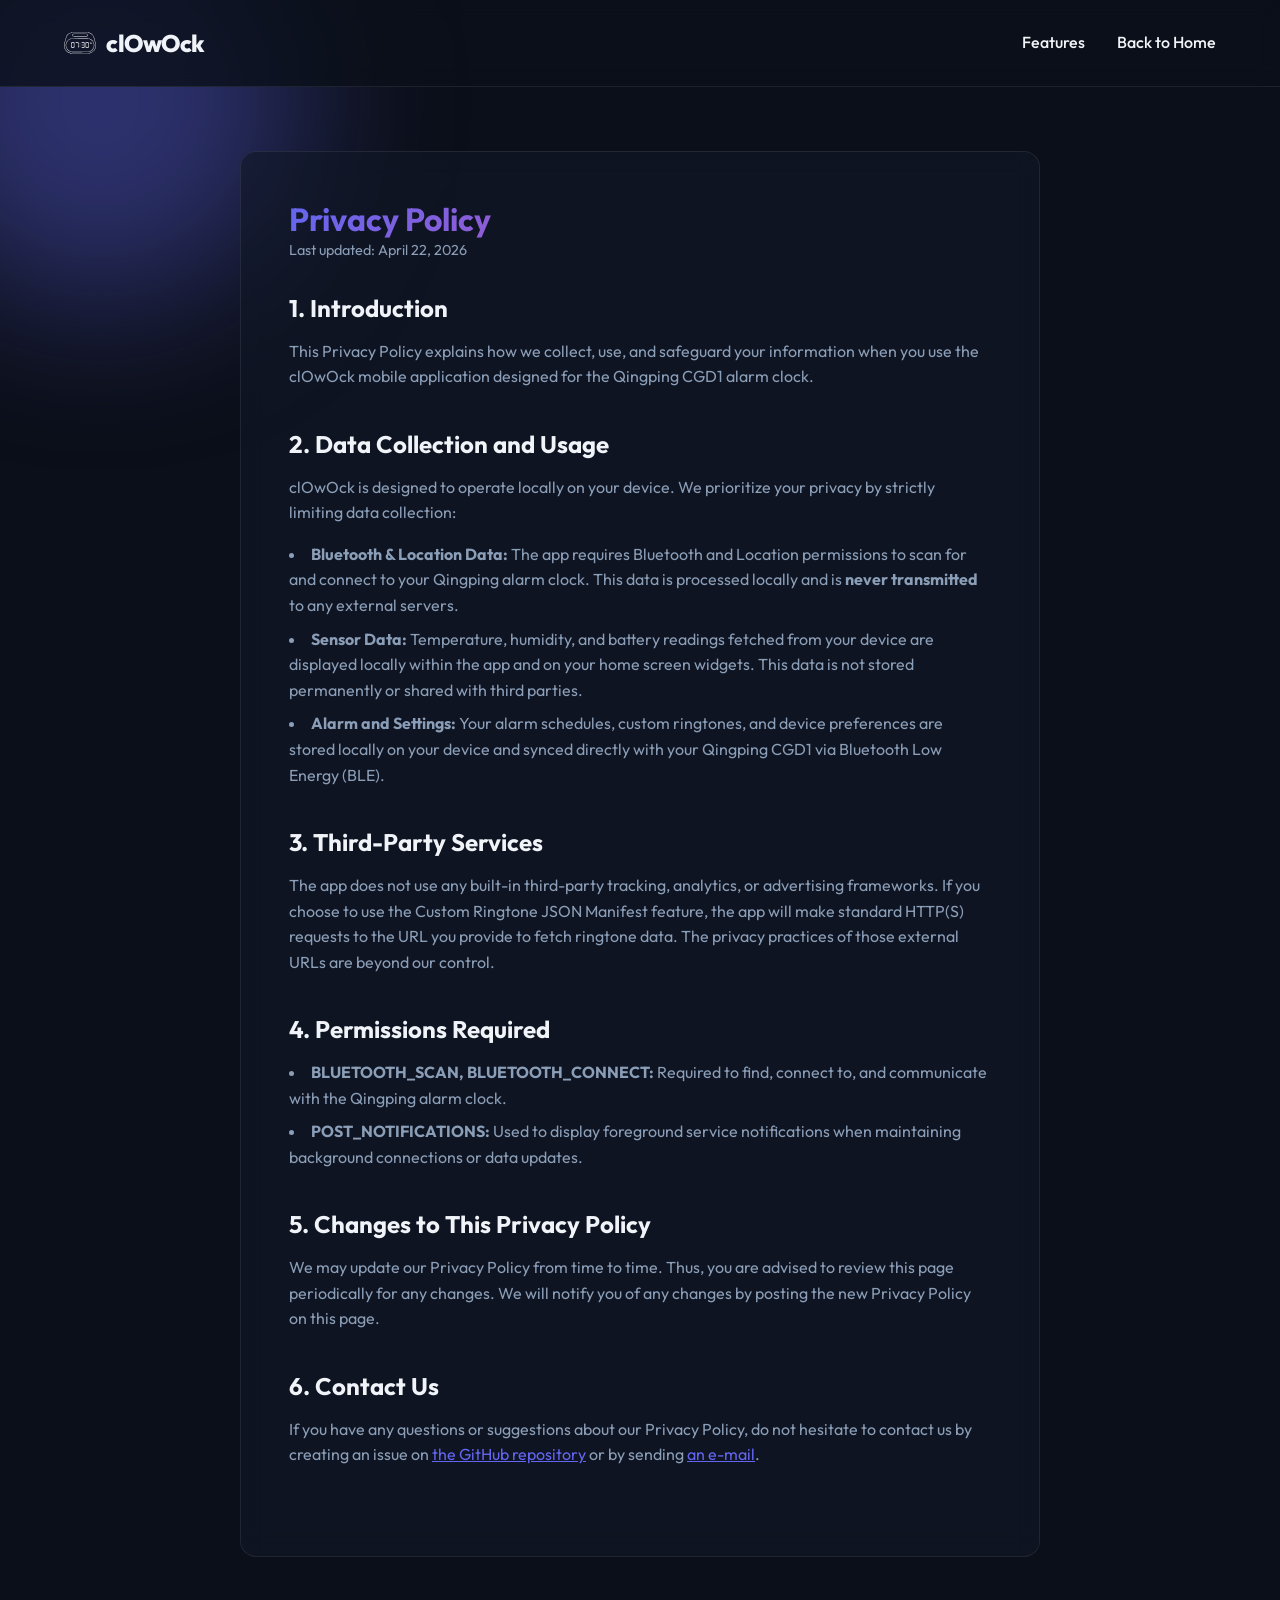
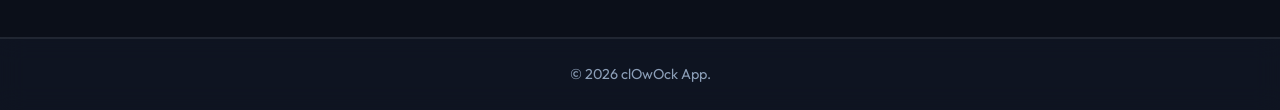
==== website/privacy.html @ a6042fed "feat: website with landing page, privacy policy, and media assets" ====
<!DOCTYPE html>
<html lang="en">

<head>
    <meta charset="UTF-8">
    <meta name="viewport" content="width=device-width, initial-scale=1.0">
    <title>Privacy Policy - clOwOck</title>
    <meta name="description" content="Privacy Policy for the clOwOck Android app.">
    <link rel="stylesheet" href="style.css">
    <link rel="preconnect" href="https://fonts.googleapis.com">
    <link rel="preconnect" href="https://fonts.gstatic.com" crossorigin>
    <link href="https://fonts.googleapis.com/css2?family=Outfit:wght@300;400;500;700;800&display=swap" rel="stylesheet">
</head>

<body>
    <div class="blob blob-1"></div>

    <nav class="navbar">
        <div class="logo">
            <a href="index.html" style="text-decoration: none; color: inherit; display: flex; align-items: center;">
                <img src="media/logo-dark.svg" alt="clOwOck Logo"
                    style="height: 32px; width: 32px; border-radius: 8px; margin-right: 10px;">
                clOwOck
            </a>
        </div>
        <div class="nav-links">
            <a href="index.html#features">Features</a>
            <a href="index.html">Back to Home</a>
        </div>
    </nav>

    <main class="page-content glass">
        <h1 class="gradient-text">Privacy Policy</h1>
        <p class="last-updated">Last updated: April 22, 2026</p>

        <section class="policy-section">
            <h2>1. Introduction</h2>
            <p>This Privacy Policy explains how we collect, use, and safeguard your information when you use the clOwOck
                mobile application designed for the Qingping CGD1 alarm clock.</p>
        </section>

        <section class="policy-section">
            <h2>2. Data Collection and Usage</h2>
            <p>clOwOck is designed to operate locally on your device. We prioritize your privacy by strictly
                limiting data collection:</p>
            <ul>
                <li><strong>Bluetooth & Location Data:</strong> The app requires Bluetooth and Location permissions to
                    scan for and connect to your Qingping alarm clock. This data is
                    processed locally and is <strong>never transmitted</strong> to any external servers.</li>
                <li><strong>Sensor Data:</strong> Temperature, humidity, and battery readings fetched from your device
                    are displayed locally within the app and on your home screen widgets. This data is not stored
                    permanently or shared with third parties.</li>
                <li><strong>Alarm and Settings:</strong> Your alarm schedules, custom ringtones, and device preferences
                    are stored locally on your device and synced directly with your Qingping CGD1 via Bluetooth Low
                    Energy (BLE).</li>
            </ul>
        </section>

        <section class="policy-section">
            <h2>3. Third-Party Services</h2>
            <p>The app does not use any built-in third-party tracking, analytics, or advertising frameworks. If you
                choose to use the Custom Ringtone JSON Manifest feature, the app will make standard HTTP(S) requests to
                the URL you provide to fetch ringtone data. The privacy practices of those external URLs are beyond our
                control.</p>
        </section>

        <section class="policy-section">
            <h2>4. Permissions Required</h2>
            <ul>
                <li><strong>BLUETOOTH_SCAN, BLUETOOTH_CONNECT:</strong> Required to find, connect to, and communicate
                    with the Qingping alarm clock.</li>
                <li><strong>POST_NOTIFICATIONS:</strong> Used to display foreground service notifications when
                    maintaining background connections or data updates.</li>
            </ul>
        </section>

        <section class="policy-section">
            <h2>5. Changes to This Privacy Policy</h2>
            <p>We may update our Privacy Policy from time to time. Thus, you are advised to review this page
                periodically for any changes. We will notify you of any changes by posting the new Privacy Policy on
                this page.</p>
        </section>

        <section class="policy-section">
            <h2>6. Contact Us</h2>
            <p>If you have any questions or suggestions about our Privacy Policy, do not hesitate to contact us by
                creating an issue on <a href="https://github.com/MrBoombastic/bUwUdzik" target="_blank"
                    style="color: var(--primary);">the GitHub repository</a> or by sending <a
                    href="mailto:contact@amroz.xyz" style="color: var(--primary);">an e-mail</a>.</p>
        </section>
    </main>

    <footer class="footer glass">
        <div class="footer-bottom">
            <p>&copy; 2026 clOwOck App.</p>
        </div>
    </footer>
</body>

</html>
---- website/style.css ----
:root {
    --bg-color: #0b0f19;
    --text-main: #f0f4f8;
    --text-muted: #8b9eb7;
    --primary: #6366f1;
    --primary-hover: #4f46e5;
    --primary-glow: rgba(99, 102, 241, 0.4);
    --secondary: #ec4899;
    --secondary-glow: rgba(236, 72, 153, 0.4);
    --glass-bg: rgba(17, 24, 39, 0.6);
    --glass-border: rgba(255, 255, 255, 0.08);
    --transition: all 0.3s cubic-bezier(0.25, 0.8, 0.25, 1);
}

* {
    margin: 0;
    padding: 0;
    box-sizing: border-box;
    scroll-behavior: smooth;
}

body {
    font-family: 'Outfit', sans-serif;
    background-color: var(--bg-color);
    color: var(--text-main);
    line-height: 1.6;
    overflow-x: hidden;
    position: relative;
}

/* Background Blobs for Aesthetics */
.blob {
    position: absolute;
    filter: blur(80px);
    z-index: -1;
    border-radius: 50%;
    animation: float 10s ease-in-out infinite;
}

.blob-1 {
    top: -100px;
    left: -100px;
    width: 400px;
    height: 400px;
    background: var(--primary-glow);
}

.blob-2 {
    top: 40%;
    right: -150px;
    width: 500px;
    height: 500px;
    background: var(--secondary-glow);
    animation-delay: -5s;
}

@keyframes float {

    0%,
    100% {
        transform: translate(0, 0) scale(1);
    }

    50% {
        transform: translate(30px, 50px) scale(1.1);
    }
}

/* Glassmorphism Utilities */
.glass {
    background: var(--glass-bg);
    backdrop-filter: blur(12px);
    -webkit-backdrop-filter: blur(12px);
    border: 1px solid var(--glass-border);
    border-radius: 16px;
}

/* Typography */
h1,
h2,
h3 {
    font-weight: 700;
    line-height: 1.2;
}

.gradient-text {
    background: linear-gradient(135deg, var(--primary), var(--secondary));
    -webkit-background-clip: text;
    -webkit-text-fill-color: transparent;
    background-clip: text;
}

.section-title {
    text-align: center;
    font-size: 2.5rem;
    margin-bottom: 3rem;
}

/* Navigation */
.navbar {
    display: flex;
    justify-content: space-between;
    align-items: center;
    padding: 1.5rem 5%;
    position: sticky;
    top: 0;
    z-index: 100;
    background: rgba(11, 15, 25, 0.8);
    backdrop-filter: blur(10px);
    border-bottom: 1px solid var(--glass-border);
}

.logo {
    font-size: 1.5rem;
    font-weight: 800;
    letter-spacing: -0.5px;
    color: var(--text-main);
}

.nav-links {
    display: flex;
    gap: 2rem;
    align-items: center;
}

.nav-links a {
    color: var(--text-main);
    text-decoration: none;
    font-weight: 500;
    transition: var(--transition);
}

.nav-links a:hover {
    color: var(--primary);
}

/* Buttons */
.btn {
    display: inline-block;
    padding: 0.75rem 1.5rem;
    border-radius: 8px;
    font-weight: 600;
    text-decoration: none;
    transition: var(--transition);
    cursor: pointer;
    border: none;
    text-align: center;
}

.btn-primary {
    background: var(--primary);
    color: white;
    box-shadow: 0 4px 15px var(--primary-glow);
}

.btn-primary:hover {
    background: var(--primary-hover);
    transform: translateY(-2px);
    box-shadow: 0 6px 20px var(--primary-glow);
}

.btn-secondary {
    background: transparent;
    color: var(--text-main);
    border: 1px solid var(--glass-border);
}

.btn-secondary:hover {
    background: rgba(255, 255, 255, 0.05);
    transform: translateY(-2px);
}

.btn-large {
    padding: 1rem 2rem;
    font-size: 1.1rem;
}

/* Hero Section */
.hero {
    display: flex;
    align-items: center;
    justify-content: space-between;
    min-height: calc(100vh - 80px);
    padding: 2rem 5%;
    gap: 4rem;
}

.hero-content {
    flex: 1;
    max-width: 600px;
}

.hero-title {
    font-size: 4rem;
    margin-bottom: 1.5rem;
}

.hero-subtitle {
    font-size: 1.2rem;
    color: var(--text-muted);
    margin-bottom: 2.5rem;
}

.hero-actions {
    display: flex;
    gap: 1rem;
}

.hero-image {
    flex: 1;
    display: flex;
    justify-content: center;
    position: relative;
}

.phone-mockup {
    position: relative;
    width: 300px;
    height: auto;
    border-radius: 40px;
    padding: 12px;
    background: #1a1a2e;
    box-shadow: 0 25px 50px -12px rgba(0, 0, 0, 0.5), 0 0 0 1px var(--glass-border);
    animation: float-phone 6s ease-in-out infinite;
}

@keyframes float-phone {

    0%,
    100% {
        transform: translateY(0);
    }

    50% {
        transform: translateY(-20px);
    }
}

.phone-mockup img {
    width: 100%;
    height: auto;
    object-fit: contain;
    border-radius: 30px;
    display: block;
}

/* Features */
.features-section {
    padding: 5rem 5%;
}

.features-grid {
    display: grid;
    grid-template-columns: repeat(auto-fit, minmax(250px, 1fr));
    gap: 2rem;
}

.feature-card {
    padding: 2rem;
    transition: var(--transition);
}

.feature-card:hover {
    transform: translateY(-10px);
    border-color: rgba(99, 102, 241, 0.3);
    box-shadow: 0 10px 30px rgba(0, 0, 0, 0.2);
}

.feature-icon {
    font-size: 2.5rem;
    margin-bottom: 1rem;
}

.feature-card h3 {
    margin-bottom: 1rem;
    font-size: 1.3rem;
}

.feature-card p {
    color: var(--text-muted);
}

/* Screenshots Carousel */
.screenshots-section {
    padding: 5rem 0;
    overflow: hidden;
}

.carousel-container {
    width: 100%;
    padding: 2rem 0;
}

.carousel-track {
    display: flex;
    gap: 2rem;
    padding: 0 5%;
    overflow-x: auto;
    scroll-snap-type: x mandatory;
    scrollbar-width: none;
    /* Firefox */
}

.carousel-track::-webkit-scrollbar {
    display: none;
    /* Chrome/Safari */
}

.carousel-img {
    height: 500px;
    border-radius: 20px;
    scroll-snap-align: center;
    box-shadow: 0 10px 30px rgba(0, 0, 0, 0.3);
    border: 1px solid var(--glass-border);
    transition: var(--transition);
}

.carousel-img:hover {
    transform: scale(1.05);
}

/* Privacy Policy Page */
.page-content {
    max-width: 800px;
    margin: 4rem auto;
    padding: 3rem;
}

.last-updated {
    color: var(--text-muted);
    margin-bottom: 2rem;
    font-size: 0.9rem;
}

.policy-section {
    margin-bottom: 2.5rem;
}

.policy-section h2 {
    margin-bottom: 1rem;
    font-size: 1.5rem;
    color: var(--text-main);
}

.policy-section p {
    color: var(--text-muted);
    margin-bottom: 1rem;
}

.policy-section ul {
    list-style-position: inside;
    color: var(--text-muted);
    margin-bottom: 1rem;
}

.policy-section li {
    margin-bottom: 0.5rem;
}

/* Footer */
.footer {
    margin-top: 5rem;
    border-radius: 0;
    border-left: none;
    border-right: none;
    border-bottom: none;
}

.footer-content {
    display: flex;
    justify-content: space-between;
    padding: 4rem 5%;
    flex-wrap: wrap;
    gap: 2rem;
}

.footer-brand p {
    color: var(--text-muted);
    margin-top: 0.5rem;
}

.footer-links {
    display: flex;
    flex-direction: column;
    gap: 1rem;
}

.footer-links a {
    color: var(--text-muted);
    text-decoration: none;
    transition: var(--transition);
}

.footer-links a:hover {
    color: var(--primary);
}

.footer-bottom {
    text-align: center;
    padding: 1.5rem;
    border-top: 1px solid var(--glass-border);
    color: var(--text-muted);
    font-size: 0.9rem;
}

/* Responsive */
@media (max-width: 768px) {
    .hero {
        flex-direction: column;
        text-align: center;
        padding-top: 4rem;
    }

    .hero-actions {
        justify-content: center;
    }

    .hero-title {
        font-size: 3rem;
    }

    .nav-links {
        display: none;
    }

    .page-content {
        margin: 2rem 5%;
        padding: 2rem;
    }
}

/* Carousel Buttons */
.carousel-container {
    position: relative;
    display: flex;
    align-items: center;
}

.carousel-btn {
    position: absolute;
    top: 50%;
    transform: translateY(-50%);
    background: var(--primary);
    color: white;
    border: none;
    border-radius: 50%;
    width: 48px;
    height: 48px;
    font-size: 1.5rem;
    font-weight: bold;
    cursor: pointer;
    z-index: 10;
    box-shadow: 0 4px 15px var(--primary-glow);
    transition: var(--transition);
    display: flex;
    align-items: center;
    justify-content: center;
}

.carousel-btn:hover {
    background: var(--primary-hover);
    transform: translateY(-50%) scale(1.1);
}

.prev-btn {
    left: 2%;
}

.next-btn {
    right: 2%;
}

@media (max-width: 768px) {
    .carousel-btn {
        width: 36px;
        height: 36px;
        font-size: 1.2rem;
    }
}
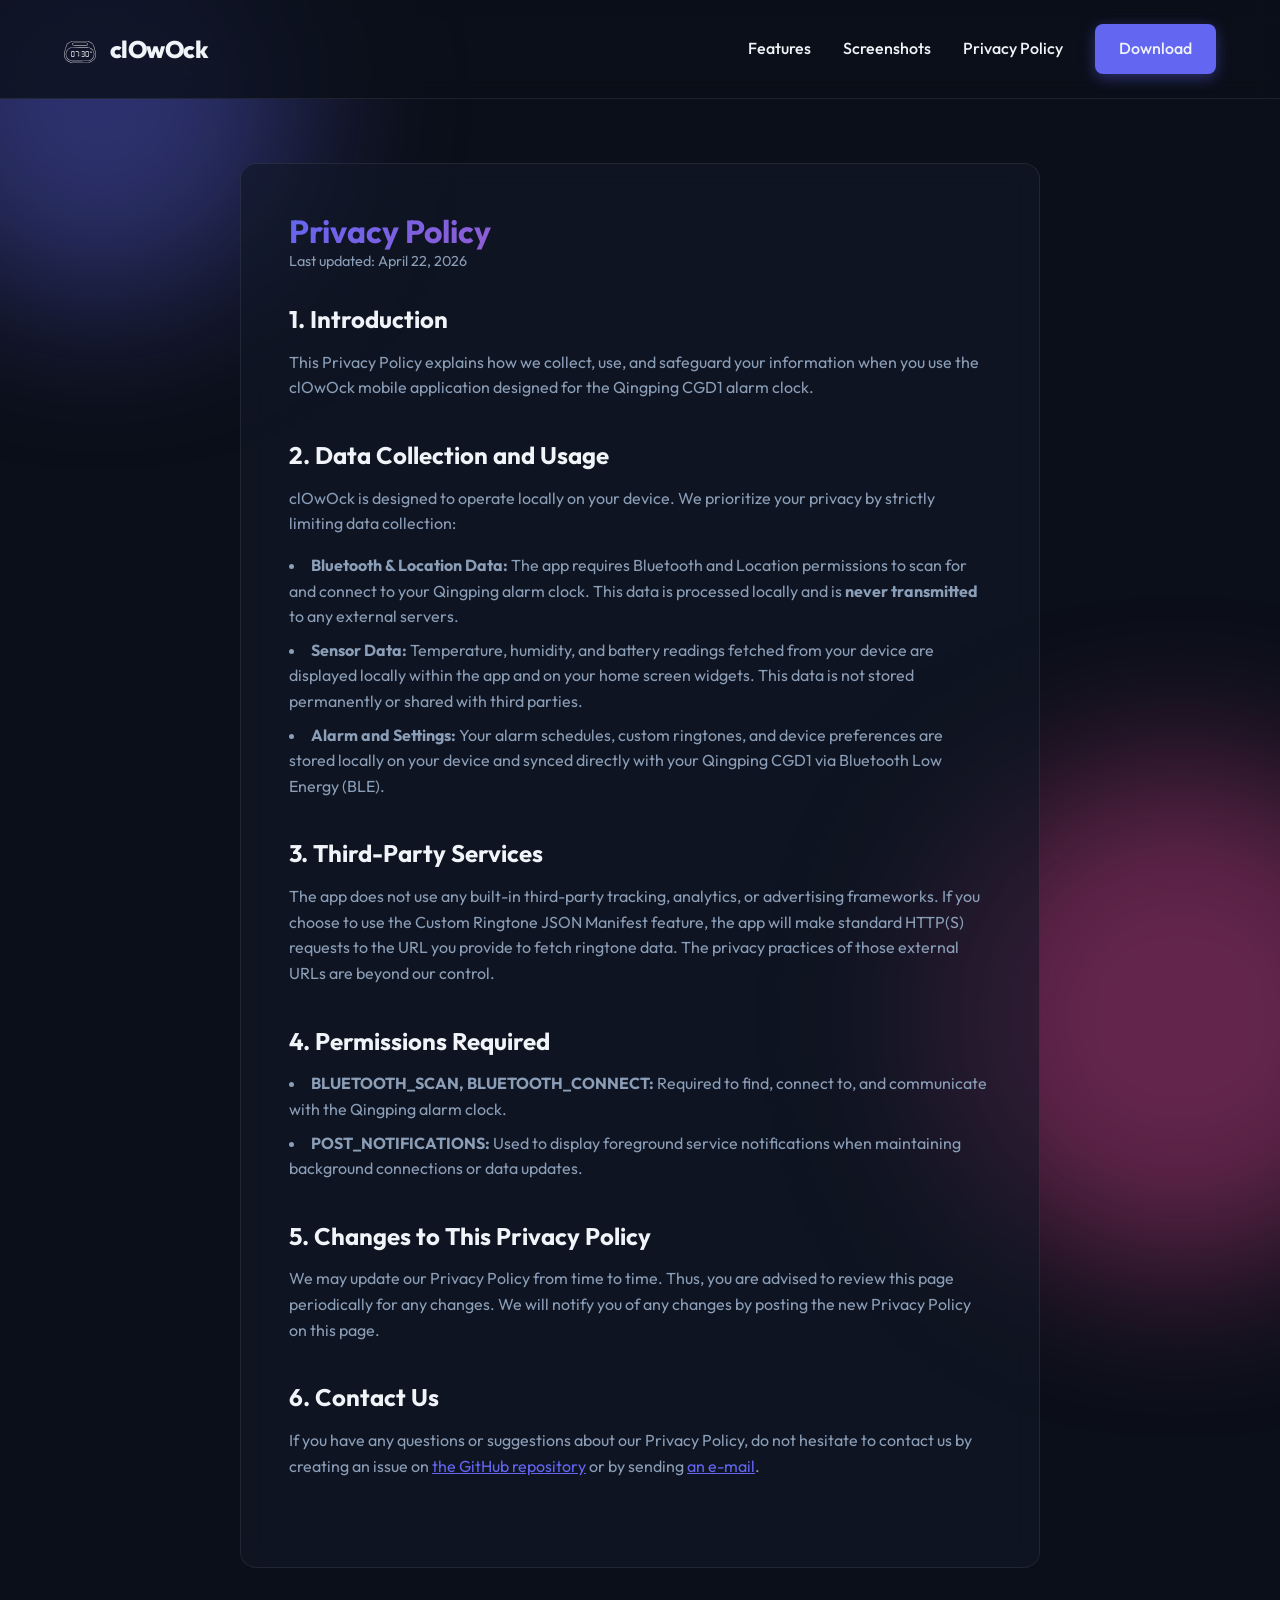
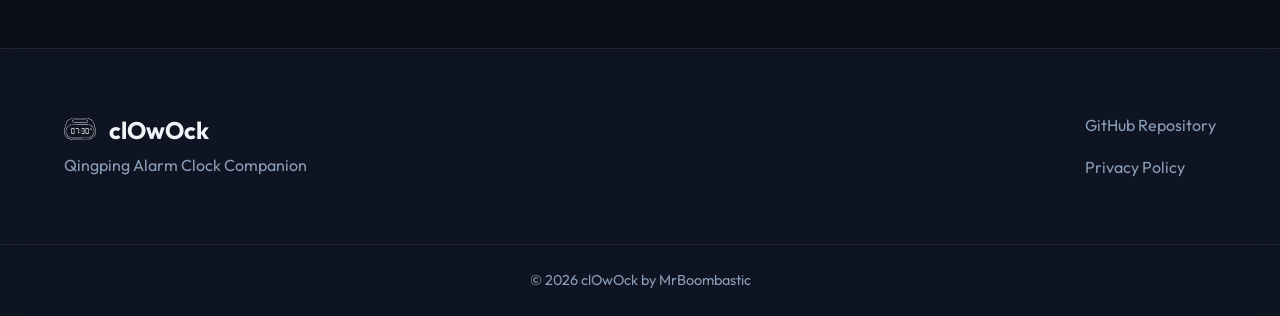
==== commit fa54b9a5: "feat: improve privacy page UI and navigation, add versionCode check to canary workflow" ====
--- a/website/privacy.html
+++ b/website/privacy.html
@@ -14,18 +14,20 @@
 
 <body>
     <div class="blob blob-1"></div>
+    <div class="blob blob-2"></div>
 
     <nav class="navbar">
         <div class="logo">
-            <a href="index.html" style="text-decoration: none; color: inherit; display: flex; align-items: center;">
-                <img src="media/logo-dark.svg" alt="clOwOck Logo"
-                    style="height: 32px; width: 32px; border-radius: 8px; margin-right: 10px;">
-                clOwOck
-            </a>
+            <img alt="clOwOck Logo" src="media/logo-white.svg"
+                 style="height: 32px; width: 32px; border-radius: 8px; margin-right: 10px; vertical-align: middle;">
+            clOwOck
         </div>
         <div class="nav-links">
             <a href="index.html#features">Features</a>
-            <a href="index.html">Back to Home</a>
+            <a href="index.html#screenshots">Screenshots</a>
+            <a href="privacy.html">Privacy Policy</a>
+            <a class="btn btn-primary" href="https://github.com/MrBoombastic/bUwUdzik/releases"
+               target="_blank">Download</a>
         </div>
     </nav>
 
@@ -91,10 +93,27 @@
     </main>
 
     <footer class="footer glass">
+        <div class="footer-content">
+            <div class="footer-brand">
+                <h2>
+                    <img alt="clOwOck Logo" src="media/logo-white.svg"
+                         style="height: 32px; width: 32px; border-radius: 8px; margin-right: 8px; vertical-align: bottom;">
+                    clOwOck
+                </h2>
+                <p>Qingping Alarm Clock Companion</p>
+            </div>
+            <div class="footer-links">
+                <a href="https://github.com/MrBoombastic/bUwUdzik" target="_blank">GitHub
+                    Repository</a>
+                <a href="privacy.html">Privacy Policy</a>
+            </div>
+        </div>
         <div class="footer-bottom">
-            <p>&copy; 2026 clOwOck App.</p>
+            <p>&copy; 2026 clOwOck by MrBoombastic</p>
         </div>
     </footer>
+
+    <script src="main.js"></script>
 </body>
 
 </html>
--- a/website/style.css
+++ b/website/style.css
@@ -183,6 +183,8 @@
     min-height: calc(100vh - 80px);
     padding: 2rem 5%;
     gap: 4rem;
+    max-width: 1400px;
+    margin: 0 auto;
 }
 
 .hero-content {
@@ -283,18 +285,18 @@
 /* Screenshots Carousel */
 .screenshots-section {
     padding: 5rem 0;
-    overflow: hidden;
+    overflow-x: clip; /* prevent horizontal overflow without clipping vertical shadows */
 }
 
 .carousel-container {
     width: 100%;
-    padding: 2rem 0;
+    padding: 1.5rem 0;
 }
 
 .carousel-track {
     display: flex;
     gap: 2rem;
-    padding: 0 5%;
+    padding: 1rem 5%;  /* vertical padding so box-shadow isn't clipped */
     overflow-x: auto;
     scroll-snap-type: x mandatory;
     scrollbar-width: none;
@@ -403,12 +405,38 @@
     font-size: 0.9rem;
 }
 
-/* Responsive */
+@media (max-width: 1024px) {
+    .hero {
+        gap: 2rem;
+        padding: 2rem 4%;
+    }
+
+    .hero-title {
+        font-size: 3.2rem;
+    }
+
+    .phone-mockup {
+        width: 240px;
+    }
+
+    .carousel-img {
+        height: 400px;
+    }
+
+    .features-section {
+        padding: 4rem 4%;
+    }
+}
+
+/* Responsive — Mobile */
 @media (max-width: 768px) {
     .hero {
         flex-direction: column;
         text-align: center;
-        padding-top: 4rem;
+        padding-top: 2rem;
+        padding-bottom: 2rem;
+        min-height: unset;
+        gap: 2rem;
     }
 
     .hero-actions {
@@ -416,7 +444,16 @@
     }
 
     .hero-title {
-        font-size: 3rem;
+        font-size: 2.4rem;
+    }
+
+    .hero-subtitle {
+        font-size: 1rem;
+        margin-bottom: 1.5rem;
+    }
+
+    .phone-mockup {
+        width: 200px;
     }
 
     .nav-links {
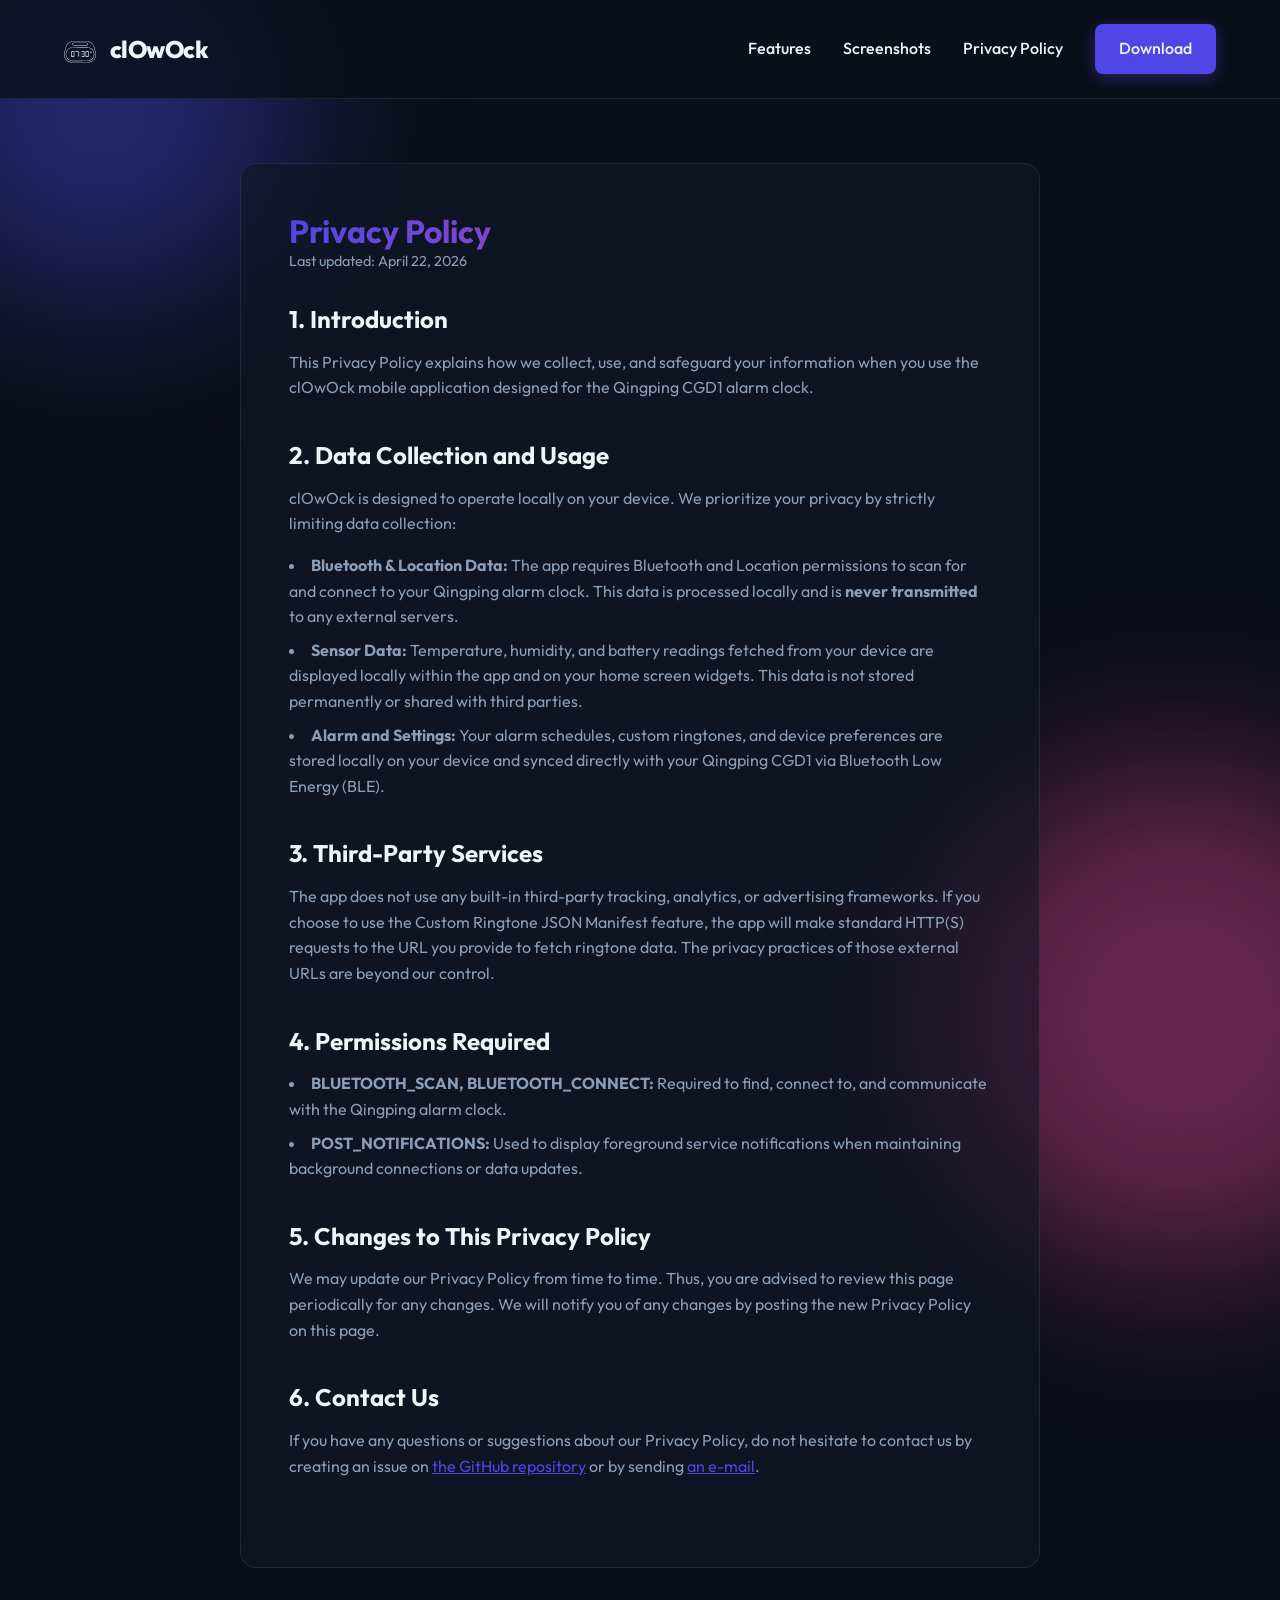
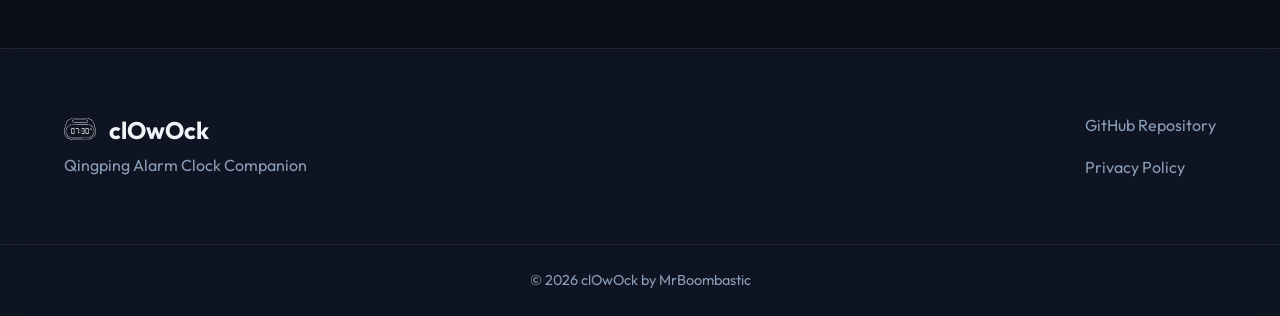
==== commit 67ac832d: "feat: add Open Graph and Twitter meta tags, improve accessibility, and enhance UI/UX on website" ====
--- a/website/privacy.html
+++ b/website/privacy.html
@@ -7,6 +7,25 @@
     <title>Privacy Policy - clOwOck</title>
     <meta name="description" content="Privacy Policy for the clOwOck Android app.">
     <link rel="stylesheet" href="style.css">
+    <link href="media/logo.png" rel="icon" type="image/png">
+    <link href="media/logo-white.svg" rel="icon" type="image/svg+xml">
+
+    <!-- Open Graph / Facebook -->
+    <meta content="website" property="og:type">
+    <meta content="https://mrboombastic.github.io/bUwUdzik/" property="og:url">
+    <meta content="Privacy Policy - clOwOck" property="og:title">
+    <meta content="Privacy Policy for the clOwOck Android app." property="og:description">
+    <meta content="https://raw.githubusercontent.com/MrBoombastic/bUwUdzik/master/website/media/logo.png"
+          property="og:image">
+
+    <!-- Twitter -->
+    <meta content="summary" property="twitter:card">
+    <meta content="https://mrboombastic.github.io/bUwUdzik/" property="twitter:url">
+    <meta content="Privacy Policy - clOwOck" property="twitter:title">
+    <meta content="Privacy Policy for the clOwOck Android app." property="twitter:description">
+    <meta content="https://raw.githubusercontent.com/MrBoombastic/bUwUdzik/master/website/media/logo.png"
+          property="twitter:image">
+
     <link rel="preconnect" href="https://fonts.googleapis.com">
     <link rel="preconnect" href="https://fonts.gstatic.com" crossorigin>
     <link href="https://fonts.googleapis.com/css2?family=Outfit:wght@300;400;500;700;800&display=swap" rel="stylesheet">
@@ -17,11 +36,11 @@
     <div class="blob blob-2"></div>
 
     <nav class="navbar">
-        <div class="logo">
+        <a class="logo" href="index.html">
             <img alt="clOwOck Logo" src="media/logo-white.svg"
                  style="height: 32px; width: 32px; border-radius: 8px; margin-right: 10px; vertical-align: middle;">
             clOwOck
-        </div>
+        </a>
         <div class="nav-links">
             <a href="index.html#features">Features</a>
             <a href="index.html#screenshots">Screenshots</a>
@@ -29,6 +48,11 @@
             <a class="btn btn-primary" href="https://github.com/MrBoombastic/bUwUdzik/releases"
                target="_blank">Download</a>
         </div>
+        <button aria-label="Toggle Navigation" class="hamburger">
+            <span></span>
+            <span></span>
+            <span></span>
+        </button>
     </nav>
 
     <main class="page-content glass">
--- a/website/style.css
+++ b/website/style.css
@@ -2,9 +2,9 @@
     --bg-color: #0b0f19;
     --text-main: #f0f4f8;
     --text-muted: #8b9eb7;
-    --primary: #6366f1;
-    --primary-hover: #4f46e5;
-    --primary-glow: rgba(99, 102, 241, 0.4);
+    --primary: #4f46e5;
+    --primary-hover: #3730a3;
+    --primary-glow: rgba(79, 70, 229, 0.4);
     --secondary: #ec4899;
     --secondary-glow: rgba(236, 72, 153, 0.4);
     --glass-bg: rgba(17, 24, 39, 0.6);
@@ -115,6 +115,7 @@
     font-weight: 800;
     letter-spacing: -0.5px;
     color: var(--text-main);
+    text-decoration: none;
 }
 
 .nav-links {
@@ -132,6 +133,40 @@
 
 .nav-links a:hover {
     color: var(--primary);
+}
+
+/* Hamburger Menu Button */
+.hamburger {
+    display: none;
+    flex-direction: column;
+    justify-content: space-between;
+    width: 24px;
+    height: 18px;
+    background: transparent;
+    border: none;
+    cursor: pointer;
+    padding: 0;
+    z-index: 101;
+}
+
+.hamburger span {
+    width: 100%;
+    height: 2px;
+    background-color: var(--text-main);
+    border-radius: 2px;
+    transition: var(--transition);
+}
+
+.hamburger.active span:nth-child(1) {
+    transform: translateY(8px) rotate(45deg);
+}
+
+.hamburger.active span:nth-child(2) {
+    opacity: 0;
+}
+
+.hamburger.active span:nth-child(3) {
+    transform: translateY(-8px) rotate(-45deg);
 }
 
 /* Buttons */
@@ -249,6 +284,7 @@
 /* Features */
 .features-section {
     padding: 5rem 5%;
+    scroll-margin-top: 80px;
 }
 
 .features-grid {
@@ -286,6 +322,7 @@
 .screenshots-section {
     padding: 5rem 0;
     overflow-x: clip; /* prevent horizontal overflow without clipping vertical shadows */
+    scroll-margin-top: 80px;
 }
 
 .carousel-container {
@@ -441,6 +478,7 @@
 
     .hero-actions {
         justify-content: center;
+        flex-wrap: wrap;
     }
 
     .hero-title {
@@ -456,13 +494,72 @@
         width: 200px;
     }
 
+    .hamburger {
+        display: flex;
+    }
+
     .nav-links {
-        display: none;
+        display: flex;
+        flex-direction: column;
+        justify-content: flex-start;
+        align-items: center;
+        position: fixed;
+        top: 0;
+        right: -100%;
+        width: 80%;
+        max-width: 300px;
+        height: 100vh;
+        background: rgba(11, 15, 25, 0.95);
+        backdrop-filter: blur(20px);
+        -webkit-backdrop-filter: blur(20px);
+        border-left: 1px solid var(--glass-border);
+        padding: 6rem 2rem 3rem 2rem;
+        gap: 2rem;
+        transition: right 0.4s cubic-bezier(0.25, 0.8, 0.25, 1);
+        z-index: 100;
+        box-shadow: -10px 0 30px rgba(0, 0, 0, 0.5);
+    }
+
+    .nav-links.active {
+        right: 0;
+    }
+
+    .nav-links a {
+        width: 100%;
+        text-align: center;
+        font-size: 1.2rem;
+        padding: 0.5rem 0;
+    }
+
+    .nav-links .btn {
+        width: 100%;
+        margin-top: 1rem;
+        padding: 0.85rem 1.5rem;
     }
 
     .page-content {
         margin: 2rem 5%;
         padding: 2rem;
+    }
+
+    .carousel-img {
+        height: 320px;
+    }
+
+    .footer-content {
+        flex-direction: column;
+        align-items: center;
+        text-align: center;
+        padding: 3rem 5%;
+    }
+
+    .footer-links {
+        align-items: center;
+    }
+
+    .section-title {
+        font-size: 2rem;
+        margin-bottom: 2rem;
     }
 }
 
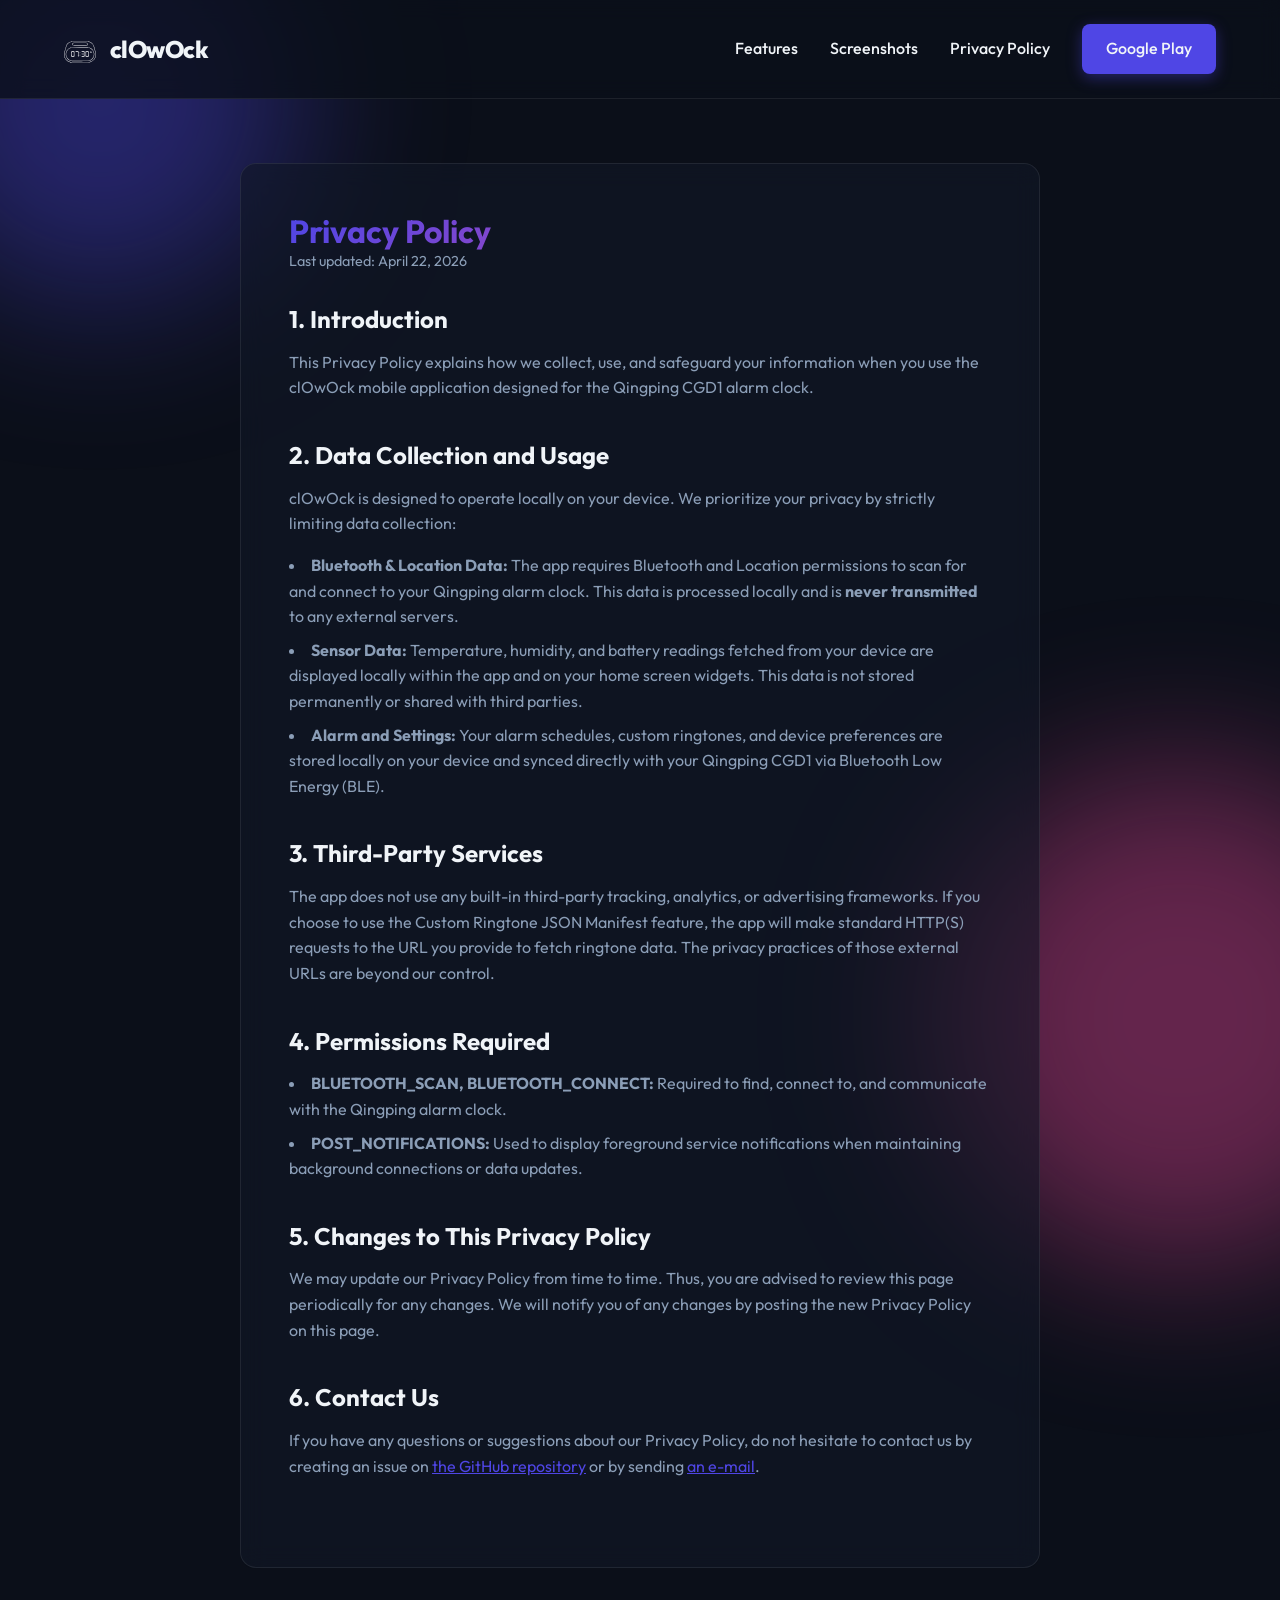
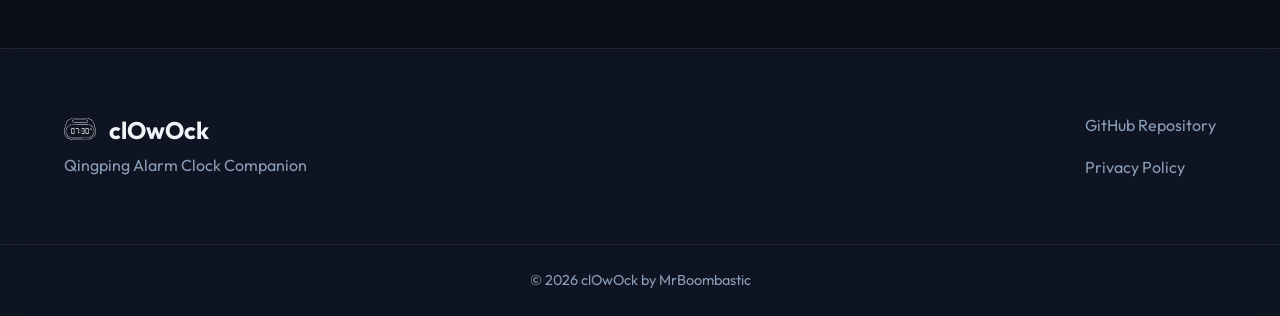
==== commit 9a6c1fff: "docs: update website with Google Play links and improved button labels" ====
--- a/website/privacy.html
+++ b/website/privacy.html
@@ -12,18 +12,18 @@
 
     <!-- Open Graph / Facebook -->
     <meta content="website" property="og:type">
-    <meta content="https://mrboombastic.github.io/bUwUdzik/" property="og:url">
+    <meta content="https://clowock.amroz.xyz/" property="og:url">
     <meta content="Privacy Policy - clOwOck" property="og:title">
     <meta content="Privacy Policy for the clOwOck Android app." property="og:description">
-    <meta content="https://raw.githubusercontent.com/MrBoombastic/bUwUdzik/master/website/media/logo.png"
+    <meta content="https://clowock.amroz.xyz/media/logo.png"
           property="og:image">
 
     <!-- Twitter -->
     <meta content="summary" property="twitter:card">
-    <meta content="https://mrboombastic.github.io/bUwUdzik/" property="twitter:url">
+    <meta content="https://clowock.amroz.xyz/" property="twitter:url">
     <meta content="Privacy Policy - clOwOck" property="twitter:title">
     <meta content="Privacy Policy for the clOwOck Android app." property="twitter:description">
-    <meta content="https://raw.githubusercontent.com/MrBoombastic/bUwUdzik/master/website/media/logo.png"
+    <meta content="https://clowock.amroz.xyz/media/logo.png"
           property="twitter:image">
 
     <link rel="preconnect" href="https://fonts.googleapis.com">
@@ -45,8 +45,9 @@
             <a href="index.html#features">Features</a>
             <a href="index.html#screenshots">Screenshots</a>
             <a href="privacy.html">Privacy Policy</a>
-            <a class="btn btn-primary" href="https://github.com/MrBoombastic/bUwUdzik/releases"
-               target="_blank">Download</a>
+            <a class="btn btn-primary"
+               href="https://play.google.com/store/apps/details?id=com.mrboombastic.buwudzik"
+               rel="noopener noreferrer" target="_blank">Google Play</a>
         </div>
         <button aria-label="Toggle Navigation" class="hamburger">
             <span></span>
@@ -110,7 +111,8 @@
         <section class="policy-section">
             <h2>6. Contact Us</h2>
             <p>If you have any questions or suggestions about our Privacy Policy, do not hesitate to contact us by
-                creating an issue on <a href="https://github.com/MrBoombastic/bUwUdzik" target="_blank"
+                creating an issue on <a href="https://github.com/MrBoombastic/clOwOck"
+                                        target="_blank"
                     style="color: var(--primary);">the GitHub repository</a> or by sending <a
                     href="mailto:contact@amroz.xyz" style="color: var(--primary);">an e-mail</a>.</p>
         </section>
@@ -127,7 +129,7 @@
                 <p>Qingping Alarm Clock Companion</p>
             </div>
             <div class="footer-links">
-                <a href="https://github.com/MrBoombastic/bUwUdzik" target="_blank">GitHub
+                <a href="https://github.com/MrBoombastic/clOwOck" target="_blank">GitHub
                     Repository</a>
                 <a href="privacy.html">Privacy Policy</a>
             </div>
@@ -140,4 +142,4 @@
     <script src="main.js"></script>
 </body>
 
-</html>+</html>
